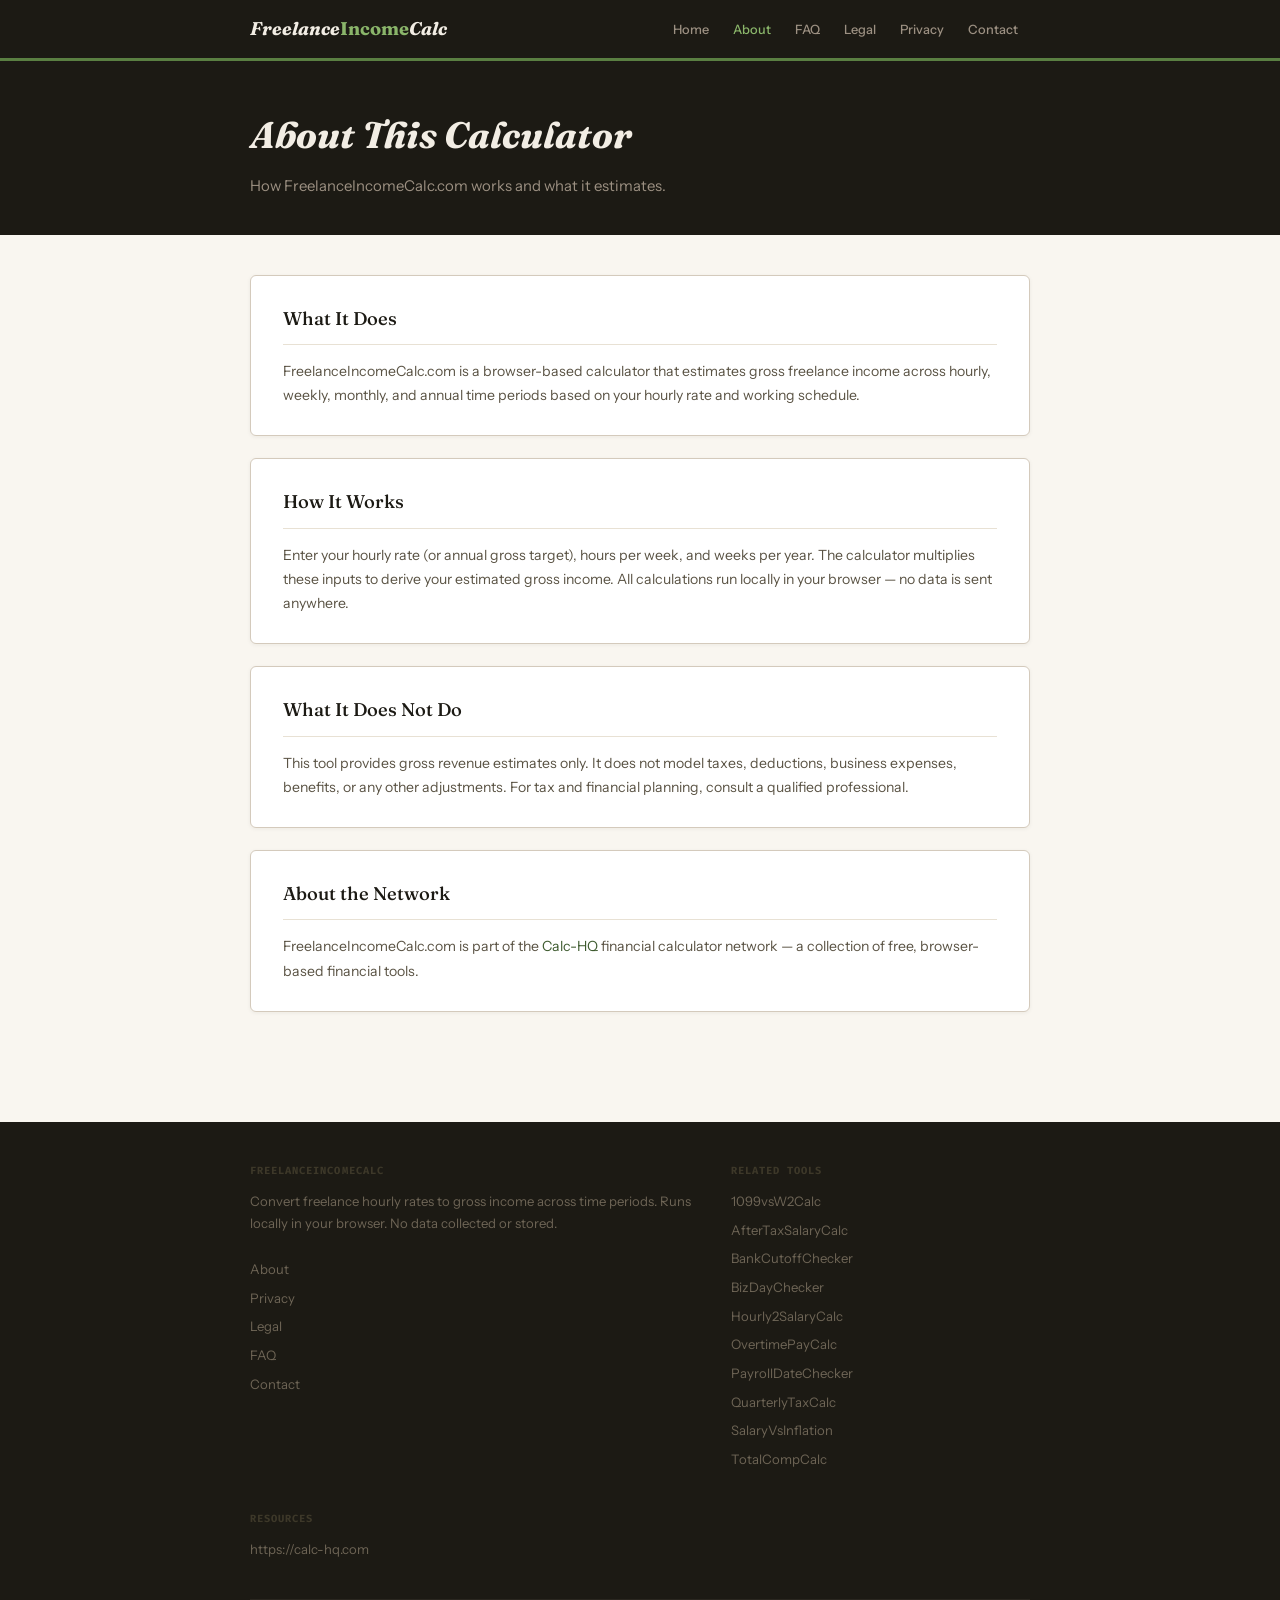
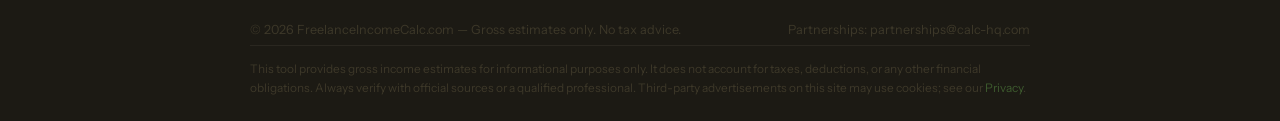
==== about.html @ 6c129b72 "updated" ====
<!DOCTYPE html>

<html lang="en">
<head>
<meta charset="utf-8"/>
<meta content="width=device-width, initial-scale=1.0" name="viewport"/>
<title>About | FreelanceIncomeCalc.com</title>
<meta content="About FreelanceIncomeCalc.com — a browser-based freelance income calculator that estimates gross earnings from hourly rates and working hours." name="description"/>
<link href="https://freelanceincomecalc.com/about" rel="canonical"/>
<meta name="robots" content="index, follow"/>
<meta name="google-adsense-account" content="ca-pub-7744853829365165"/>
<meta property="og:type" content="article"/>
<meta property="og:title" content="About | FreelanceIncomeCalc.com"/>
<meta property="og:description" content="About FreelanceIncomeCalc.com — a browser-based freelance income calculator that estimates gross earnings from hourly rates and working hours."/>
<meta property="og:url" content="https://freelanceincomecalc.com/about"/>
<meta property="og:site_name" content="FreelanceIncomeCalc.com"/>
<meta name="twitter:card" content="summary"/>
<meta name="twitter:title" content="About | FreelanceIncomeCalc.com"/>
<meta name="twitter:description" content="About FreelanceIncomeCalc.com — a browser-based freelance income calculator that estimates gross earnings from hourly rates and working hours."/>
<link href="styles.css" rel="stylesheet"/>
<script async="" crossorigin="anonymous" src="https://pagead2.googlesyndication.com/pagead/js/adsbygoogle.js?client=ca-pub-7744853829365165"></script>
<script type="application/ld+json">
{
 "@context": "https://schema.org",
 "@type": "AboutPage",
 "name": "About",
 "url": "https://freelanceincomecalc.com/about",
 "description": "About FreelanceIncomeCalc.com — a browser-based freelance income calculator that estimates gross earnings from hourly rates and working hours."
}
</script>
<link rel="icon" href="favicon.svg">
</head>
<body class="page-wrap">
<header class="site-header">
<div class="container">
<a class="site-logo" href="/">Freelance<span>Income</span>Calc</a>
<nav aria-label="Main navigation" class="site-nav">
<a href="/">Home</a>
<a class="active" href="/about">About</a>
<a href="/faq">FAQ</a>
<a href="/legal">Legal</a>
<a href="/privacy">Privacy</a>
<a href="/contact">Contact</a>
</nav>
</div>
</header>
<div class="container">
<div aria-hidden="true" class="ad-slot ad-slot-top"></div>
</div>
<main>
<section class="info-hero">
<div class="container">
<h1>About This Calculator</h1>
<p>How FreelanceIncomeCalc.com works and what it estimates.</p>
</div>
</section>
<div class="info-body">
<div class="container">
<div class="info-card">
<h2>What It Does</h2>
<p>FreelanceIncomeCalc.com is a browser-based calculator that estimates gross freelance income across hourly, weekly, monthly, and annual time periods based on your hourly rate and working schedule.</p>
</div>
<div class="info-card">
<h2>How It Works</h2>
<p>Enter your hourly rate (or annual gross target), hours per week, and weeks per year. The calculator multiplies these inputs to derive your estimated gross income. All calculations run locally in your browser — no data is sent anywhere.</p>
</div>
<div class="info-card">
<h2>What It Does Not Do</h2>
<p>This tool provides gross revenue estimates only. It does not model taxes, deductions, business expenses, benefits, or any other adjustments. For tax and financial planning, consult a qualified professional.</p>
</div>
<div class="info-card">
<h2>About the Network</h2>
<p>FreelanceIncomeCalc.com is part of the <a href="https://calc-hq.com" target="_blank" rel="noopener">Calc-HQ</a> financial calculator network — a collection of free, browser-based financial tools.</p>
</div>
<div aria-hidden="true" class="ad-slot ad-slot-bottom"></div>
</div>
</div>
</main>
<div id="site-footer"></div>
<script src="config.js"></script>
<script src="network.js"></script>
<script src="footer.js"></script>
<script src="ads.js"></script>
</body>
</html>
---- styles.css ----
@import url('https://fonts.googleapis.com/css2?family=Fraunces:ital,wght@0,500;0,700;1,700&family=Instrument+Sans:wght@400;500;600&family=Fira+Code:wght@400;500&display=swap');

:root {
  --soil:      #1c1a14;
  --moss:      #3d5a2e;
  --fern:      #5a7f42;
  --leaf:      #8ab56a;
  --mist:      #f2ede4;
  --parchment: #e8e1d4;
  --linen:     #f9f6f0;
  --ink:       #1c1a14;
  --ink-mid:   #5a5344;
  --ink-muted: #9c9082;
  --border:    #d4cabc;
  --white:     #ffffff;
  --red:       #a33020;
  --red-bg:    #fdf2ef;
  --shadow:    0 2px 12px rgba(28,26,20,0.1);
  --radius:    6px;
  --font-head: 'Fraunces', Georgia, serif;
  --font-body: 'Instrument Sans', system-ui, sans-serif;
  --font-mono: 'Fira Code', 'Courier New', monospace;
}

*, *::before, *::after { box-sizing: border-box; margin: 0; padding: 0; }
html { scroll-behavior: smooth; }
body { font-family: var(--font-body); font-size: 15px; line-height: 1.65; color: var(--ink); background: var(--linen); -webkit-font-smoothing: antialiased; }
a { color: var(--moss); text-decoration: none; }
a:hover { text-decoration: underline; }

/* ── AD SLOTS: collapse when empty ── */
.ad-slot { width: 100%; text-align: center; background: transparent; min-height: 0; }
.ad-slot:empty { display: none; }
.ad-slot ins.adsbygoogle:not([data-ad-status]) { display: none !important; }

/* ── SPONSOR SLOT ── */
.sponsor-slot { display: none; background: var(--parchment); border: 1px solid var(--border); border-radius: var(--radius); padding: 8px 14px; font-size: 0.8rem; text-align: center; margin: 12px 0; }
.sponsor-label { font-family: var(--font-mono); font-size: 0.62rem; letter-spacing: 0.1em; text-transform: uppercase; color: var(--ink-muted); margin-right: 8px; }

/* ── LAYOUT ── */
.page-wrap { min-height: 100vh; display: flex; flex-direction: column; }
main { flex: 1; }
.container { width: 100%; max-width: 820px; margin: 0 auto; padding: 0 20px; }

/* ── HEADER ── */
.site-header { background: var(--soil); padding: 0; border-bottom: 3px solid var(--fern); }
.site-header .container { display: flex; align-items: center; justify-content: space-between; flex-wrap: wrap; gap: 0; }
.site-logo { font-family: var(--font-head); font-size: 1.15rem; font-weight: 700; font-style: italic; color: var(--mist); padding: 14px 0; }
.site-logo span { color: var(--leaf); font-style: normal; }
.site-nav { display: flex; gap: 0; }
.site-nav a { font-size: 0.8rem; font-weight: 500; color: #9c9082; padding: 14px 12px; transition: color 0.15s; }
.site-nav a:hover { color: var(--leaf); text-decoration: none; }
.site-nav a.active { color: var(--leaf); }
@media (max-width: 560px) {
  .site-header .container { flex-direction: column; align-items: flex-start; }
  .site-nav { flex-wrap: wrap; }
  .site-nav a { padding: 8px 10px 10px; }
}

/* ── HERO ── */
.tool-hero { background: var(--soil); padding: 50px 0 42px; }
.tool-hero h1 { font-family: var(--font-head); font-size: clamp(1.9rem, 4vw, 2.9rem); font-weight: 700; font-style: italic; color: var(--mist); line-height: 1.1; margin-bottom: 12px; }
.tool-hero h1 em { font-style: normal; color: var(--leaf); }
.tool-hero p { color: #9c9082; font-size: 0.96rem; max-width: 500px; }
.badge-row { display: flex; flex-wrap: wrap; gap: 8px; margin-top: 16px; }
.badge { font-family: var(--font-mono); font-size: 0.67rem; letter-spacing: 0.06em; padding: 3px 10px; border-radius: 20px; background: rgba(138,181,106,0.1); border: 1px solid rgba(138,181,106,0.25); color: var(--leaf); }

/* ── CARD ── */
.calc-card { background: var(--white); border: 1px solid var(--border); border-radius: var(--radius); box-shadow: var(--shadow); padding: 32px; margin: 32px 0; }
.calc-card-title { font-family: var(--font-head); font-size: 1.25rem; font-weight: 500; color: var(--ink); margin-bottom: 24px; padding-bottom: 14px; border-bottom: 1px solid var(--parchment); }
@media (max-width: 560px) { .calc-card { padding: 20px; } }

/* ── FORM ── */
.form-grid { display: grid; grid-template-columns: 1fr 1fr; gap: 18px; }
@media (max-width: 560px) { .form-grid { grid-template-columns: 1fr; } }
.field { display: flex; flex-direction: column; gap: 5px; }
.field.full { grid-column: 1 / -1; }
.section-sep { font-family: var(--font-mono); font-size: 0.65rem; letter-spacing: 0.1em; text-transform: uppercase; color: var(--ink-muted); padding-bottom: 6px; border-bottom: 1px solid var(--parchment); margin: 20px 0 12px; grid-column: 1 / -1; }
label { font-size: 0.82rem; font-weight: 600; color: var(--ink-mid); }
label .req { color: var(--fern); margin-left: 2px; }
.input-wrap { position: relative; }
.input-wrap .pfx { position: absolute; left: 11px; top: 50%; transform: translateY(-50%); color: var(--ink-muted); font-family: var(--font-mono); font-size: 0.88rem; pointer-events: none; }
.input-wrap input { padding-left: 26px; }
input[type="text"], input[type="number"], select { width: 100%; padding: 10px 12px; font-family: var(--font-mono); font-size: 0.9rem; color: var(--ink); background: var(--mist); border: 1px solid var(--border); border-radius: var(--radius); outline: none; -webkit-appearance: none; appearance: none; transition: border-color 0.15s, box-shadow 0.15s, background 0.15s; }
select { font-family: var(--font-body); background-image: url("data:image/svg+xml,%3Csvg xmlns='http://www.w3.org/2000/svg' width='12' height='8'%3E%3Cpath d='M1 1l5 5 5-5' stroke='%239c9082' stroke-width='1.5' fill='none' stroke-linecap='round' stroke-linejoin='round'/%3E%3C/svg%3E"); background-repeat: no-repeat; background-position: right 12px center; padding-right: 34px; }
input:focus, select:focus { border-color: var(--fern); box-shadow: 0 0 0 3px rgba(61,90,46,0.1); background: var(--white); }
input.err { border-color: var(--red) !important; box-shadow: 0 0 0 3px rgba(163,48,32,0.08) !important; }
.field-hint { font-size: 0.73rem; color: var(--ink-muted); line-height: 1.4; }
.field-error { font-size: 0.73rem; color: var(--red); min-height: 1rem; }
.error-banner { background: var(--red-bg); border: 1px solid #f0c0b0; border-radius: var(--radius); padding: 14px 18px; color: var(--red); font-size: 0.88rem; margin-bottom: 16px; }

/* ── MODE TOGGLE ── */
.mode-toggle { display: flex; gap: 0; border: 1px solid var(--border); border-radius: var(--radius); overflow: hidden; margin-bottom: 20px; }
.mode-toggle label { flex: 1; text-align: center; padding: 9px 14px; font-size: 0.82rem; font-weight: 600; cursor: pointer; color: var(--ink-muted); background: var(--mist); transition: background 0.15s, color 0.15s; }
.mode-toggle input[type="radio"] { display: none; }
.mode-toggle input[type="radio"]:checked + label { background: var(--moss); color: var(--white); }

/* ── BUTTONS ── */
.btn-row { display: flex; gap: 12px; margin-top: 26px; flex-wrap: wrap; }
.btn-primary { flex: 1; min-width: 160px; background: var(--moss); color: var(--white); border: none; border-radius: var(--radius); padding: 13px 24px; font-family: var(--font-body); font-size: 0.95rem; font-weight: 600; cursor: pointer; transition: background 0.15s, transform 0.1s; }
.btn-primary:hover { background: var(--fern); }
.btn-primary:active { transform: scale(0.98); }
.btn-secondary { background: transparent; color: var(--ink-mid); border: 1px solid var(--border); border-radius: var(--radius); padding: 13px 20px; font-family: var(--font-body); font-size: 0.88rem; cursor: pointer; transition: border-color 0.15s; }
.btn-secondary:hover { border-color: var(--ink-mid); color: var(--ink); }
.btn-copy { background: transparent; color: var(--moss); border: 1px solid var(--moss); border-radius: var(--radius); padding: 10px 18px; font-family: var(--font-body); font-size: 0.85rem; font-weight: 600; cursor: pointer; transition: background 0.15s, color 0.15s; }
.btn-copy:hover { background: var(--moss); color: var(--white); }

/* ── RESULTS ── */
#results { margin: 0 0 40px; }
.results-heading { font-family: var(--font-head); font-size: 1.3rem; font-weight: 500; margin-bottom: 18px; color: var(--ink); }
.rate-banner { background: var(--soil); border-radius: var(--radius); padding: 26px 28px 22px; margin-bottom: 20px; display: flex; align-items: center; justify-content: space-between; gap: 20px; flex-wrap: wrap; }
.rbl { font-family: var(--font-mono); font-size: 0.67rem; letter-spacing: 0.1em; text-transform: uppercase; color: #6e6556; margin-bottom: 5px; }
.rate-big { font-family: var(--font-head); font-size: clamp(2.4rem, 5vw, 3.2rem); font-weight: 700; color: var(--leaf); line-height: 1; }
.rate-sub { font-size: 0.79rem; color: #9c9082; margin-top: 4px; }
.banner-cols { display: flex; gap: 32px; flex-wrap: wrap; }
.banner-col { }
.monthly-val { font-family: var(--font-mono); font-size: 1.45rem; font-weight: 500; color: var(--mist); }
.summary-grid { display: grid; grid-template-columns: repeat(auto-fill, minmax(160px, 1fr)); gap: 12px; margin-bottom: 20px; }
.s-card { background: var(--white); border: 1px solid var(--border); border-radius: var(--radius); padding: 15px; box-shadow: 0 1px 3px rgba(28,26,20,0.06); }
.s-card .sl { font-family: var(--font-mono); font-size: 0.66rem; letter-spacing: 0.08em; text-transform: uppercase; color: var(--ink-muted); margin-bottom: 5px; }
.s-card .sv { font-family: var(--font-mono); font-size: 1.12rem; font-weight: 500; color: var(--ink); }
.s-card.accent .sv { color: var(--moss); }
.results-meta { font-family: var(--font-mono); font-size: 0.78rem; color: var(--ink-muted); margin-bottom: 14px; }
.disclaimer { font-size: 0.78rem; color: var(--ink-muted); background: var(--parchment); border-left: 3px solid var(--border); padding: 10px 14px; border-radius: 0 var(--radius) var(--radius) 0; font-style: italic; margin-bottom: 16px; }

/* ── INFO PAGES ── */
.info-hero { background: var(--soil); padding: 44px 0 36px; }
.info-hero h1 { font-family: var(--font-head); font-size: clamp(1.6rem, 3vw, 2.3rem); font-style: italic; font-weight: 700; color: var(--mist); margin-bottom: 8px; }
.info-hero p { color: #9c9082; font-size: 0.93rem; }
.info-body { padding: 40px 0; }
.info-card { background: var(--white); border: 1px solid var(--border); border-radius: var(--radius); padding: 28px 32px; margin-bottom: 22px; box-shadow: 0 1px 4px rgba(28,26,20,0.06); }
.info-card h2 { font-family: var(--font-head); font-size: 1.15rem; font-weight: 500; margin-bottom: 14px; padding-bottom: 10px; border-bottom: 1px solid var(--parchment); color: var(--ink); }
.info-card h3 { font-size: 0.9rem; font-weight: 600; margin: 16px 0 6px; color: var(--ink); }
.info-card p { font-size: 0.88rem; color: var(--ink-mid); margin-bottom: 10px; line-height: 1.72; }
.info-card p:last-child { margin-bottom: 0; }
.info-card ul { list-style: disc; padding-left: 20px; margin-bottom: 10px; }
.info-card ul li { font-size: 0.88rem; color: var(--ink-mid); margin-bottom: 5px; line-height: 1.6; }
.info-card a { color: var(--moss); }
.faq-q { border-bottom: 1px solid var(--parchment); padding: 14px 0; }
.faq-q:last-child { border-bottom: none; padding-bottom: 0; }
.faq-q h3 { margin: 0 0 7px; font-size: 0.91rem; }
.faq-q p { margin: 0; }
@media (max-width: 560px) { .info-card { padding: 18px 16px; } }

/* ── CONTACT ── */
.contact-block { background: var(--parchment); border: 1px solid var(--border); border-radius: var(--radius); padding: 20px 24px; margin-bottom: 18px; }
.contact-block .cl { font-family: var(--font-mono); font-size: 0.65rem; letter-spacing: 0.1em; text-transform: uppercase; color: var(--fern); margin-bottom: 6px; }
.contact-block a { font-family: var(--font-mono); font-size: 0.95rem; color: var(--moss); font-weight: 500; }

/* ── FOOTER ── */
.site-footer { background: var(--soil); color: #6e6556; padding: 40px 0 24px; margin-top: 48px; }
.footer-grid { display: grid; grid-template-columns: 1.2fr 0.8fr; gap: 32px; margin-bottom: 32px; }
@media (max-width: 600px) { .footer-grid { grid-template-columns: 1fr; gap: 20px; } }
.footer-col h4 { font-family: var(--font-mono); font-size: 0.65rem; letter-spacing: 0.1em; text-transform: uppercase; color: #3d3829; margin-bottom: 12px; }
.footer-col a { display: block; color: #6e6556; font-size: 0.82rem; margin-bottom: 7px; transition: color 0.15s; }
.footer-col a:hover { color: var(--leaf); text-decoration: none; }
.footer-col p { font-size: 0.82rem; line-height: 1.65; }
#footer-network-links a { display: block; color: #6e6556; font-size: 0.82rem; margin-bottom: 7px; transition: color 0.15s; }
#footer-network-links a:hover { color: var(--leaf); text-decoration: none; }
.footer-bottom { border-top: 1px solid #2a2720; padding-top: 20px; display: flex; flex-wrap: wrap; justify-content: space-between; align-items: center; gap: 10px; font-size: 0.79rem; color: #3d3829; }
.footer-bottom a { color: #3d3829; }
.footer-bottom a:hover { color: #6e6556; text-decoration: none; }
.footer-disclaimer { font-size: 0.74rem; color: #3d3829; border-top: 1px solid #2a2720; padding-top: 14px; margin-top: 4px; line-height: 1.55; }


/* Related tools footer list */
.related-tools{list-style:none;padding-left:0;margin:0;}
.related-tools li{margin:6px 0;}
.related-tools a{text-decoration:none;}
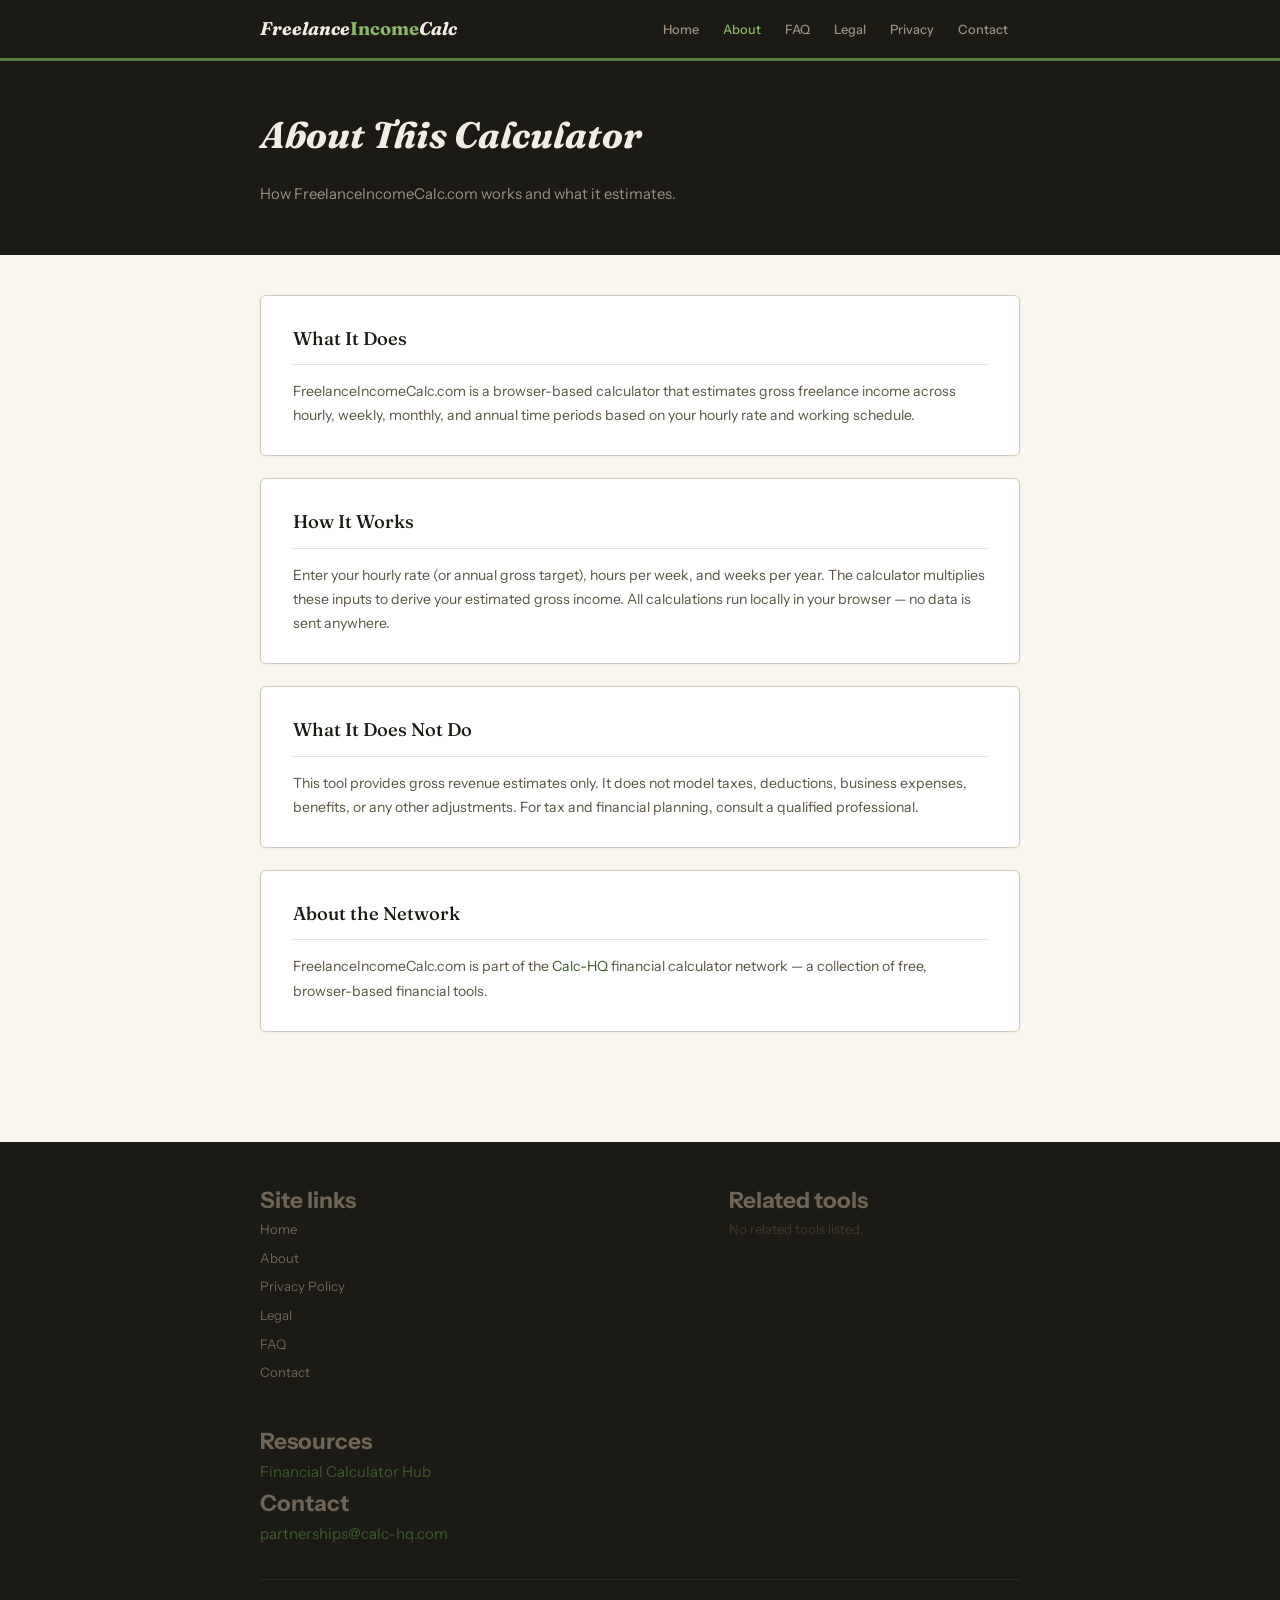
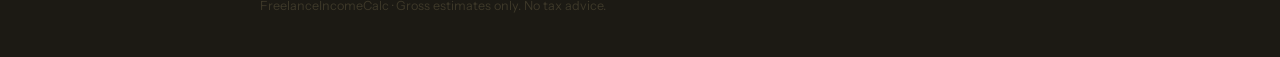
==== commit 2924fdfc: "Full repair: authority content, cluster-aware network.js, layout fixes, ad collapse, 800px max-width" ====
--- a/about.html
+++ b/about.html
@@ -17,7 +17,7 @@
 <meta name="twitter:card" content="summary"/>
 <meta name="twitter:title" content="About | FreelanceIncomeCalc.com"/>
 <meta name="twitter:description" content="About FreelanceIncomeCalc.com — a browser-based freelance income calculator that estimates gross earnings from hourly rates and working hours."/>
-<link href="styles.css" rel="stylesheet"/>
+<link href="styles.css?v=layout-repair-0501" rel="stylesheet"/>
 <script async="" crossorigin="anonymous" src="https://pagead2.googlesyndication.com/pagead/js/adsbygoogle.js?client=ca-pub-7744853829365165"></script>
 <script type="application/ld+json">
 {
@@ -36,11 +36,11 @@
 <a class="site-logo" href="/">Freelance<span>Income</span>Calc</a>
 <nav aria-label="Main navigation" class="site-nav">
 <a href="/">Home</a>
-<a class="active" href="/about">About</a>
-<a href="/faq">FAQ</a>
-<a href="/legal">Legal</a>
-<a href="/privacy">Privacy</a>
-<a href="/contact">Contact</a>
+<a class="active" href="/about.html">About</a>
+<a href="/faq.html">FAQ</a>
+<a href="/legal.html">Legal</a>
+<a href="/privacy.html">Privacy</a>
+<a href="/contact.html">Contact</a>
 </nav>
 </div>
 </header>
@@ -48,7 +48,7 @@
 <div aria-hidden="true" class="ad-slot ad-slot-top"></div>
 </div>
 <main>
-<section class="info-hero">
+<section class="info-hero"><div class="page-copy">
 <div class="container">
 <h1>About This Calculator</h1>
 <p>How FreelanceIncomeCalc.com works and what it estimates.</p>
@@ -79,7 +79,6 @@
 <div id="site-footer"></div>
 <script src="config.js"></script>
 <script src="network.js"></script>
-<script src="footer.js"></script>
 <script src="ads.js"></script>
 </body>
 </html>
--- a/styles.css
+++ b/styles.css
@@ -40,7 +40,7 @@
 /* ── LAYOUT ── */
 .page-wrap { min-height: 100vh; display: flex; flex-direction: column; }
 main { flex: 1; }
-.container { width: 100%; max-width: 820px; margin: 0 auto; padding: 0 20px; }
+.container { width: 100%; max-width: 800px; margin: 0 auto; padding: 0 20px; }
 
 /* ── HEADER ── */
 .site-header { background: var(--soil); padding: 0; border-bottom: 3px solid var(--fern); }
@@ -167,3 +167,58 @@
 .related-tools{list-style:none;padding-left:0;margin:0;}
 .related-tools li{margin:6px 0;}
 .related-tools a{text-decoration:none;}
+
+/* ── AD COLLAPSE ── */
+.adsense-unit { min-height: 0; height: 0; overflow: hidden; }
+.adsense-unit ins, .adsense-unit iframe { height: 0 !important; max-height: 0 !important; }
+.adsense-unit.active { min-height: 250px; height: auto; overflow: visible; }
+.adsense-unit.active ins, .adsense-unit.active iframe { height: auto !important; max-height: none !important; }
+.ad-slot { min-height: 0; }
+
+/* ── PAGE COPY (support pages) ── */
+.page-copy { max-width: 800px; margin: 0 auto; }
+.page-copy h1 { margin-bottom: 16px; }
+.page-copy h2 { margin-top: 24px; margin-bottom: 8px; }
+.page-copy p { margin-bottom: 12px; }
+
+/* ── NETWORK FOOTER OVERRIDES ── */
+.footer-nav-links { list-style: none; padding: 0; margin: 0; }
+.footer-nav-links li { margin-bottom: 6px; }
+.footer-nav-links a { display: block; color: #6e6556; font-size: 0.82rem; margin-bottom: 7px; transition: color 0.15s; }
+.footer-nav-links a:hover { color: var(--leaf); text-decoration: none; }
+.footer-links { display: flex; flex-wrap: wrap; gap: 16px; padding: 20px 0; }
+.footer-links a { color: #6e6556; text-decoration: none; font-size: 0.82rem; }
+.footer-links a:hover { color: var(--leaf); }
+.footer-meta { color: #3d3829; font-size: 0.79rem; padding: 16px 0; border-top: 1px solid #2a2720; margin-top: 8px; }
+.footer-empty { color: #3d3829; font-size: 0.82rem; }
+.header-nav { display: flex; gap: 16px; flex-wrap: wrap; }
+.header-nav a { color: var(--mist); text-decoration: none; font-size: 0.95rem; }
+.header-nav a:hover { color: var(--leaf); }
+.header-nav a.active { font-weight: 700; color: var(--leaf); }
+.example-table { width: 100%; border-collapse: collapse; }
+.example-table th, .example-table td { border: 1px solid var(--border); padding: 10px; text-align: left; }
+
+/* ── MOBILE FIXES ── */
+@media (max-width: 600px) {
+  .site-header .container {
+    flex-direction: column;
+    align-items: flex-start;
+    gap: 12px;
+  }
+  .site-logo {
+    display: block;
+    width: 100%;
+    font-size: 18px;
+    margin: 0 0 8px 0;
+    line-height: 1.2;
+  }
+  .header-nav {
+    display: flex;
+    flex-wrap: wrap;
+    width: 100%;
+    gap: 10px 14px;
+    font-size: 14px;
+  }
+  .page-copy { padding: 0 8px; }
+  body { padding-bottom: env(safe-area-inset-bottom, 0); overflow-x: hidden; }
+}
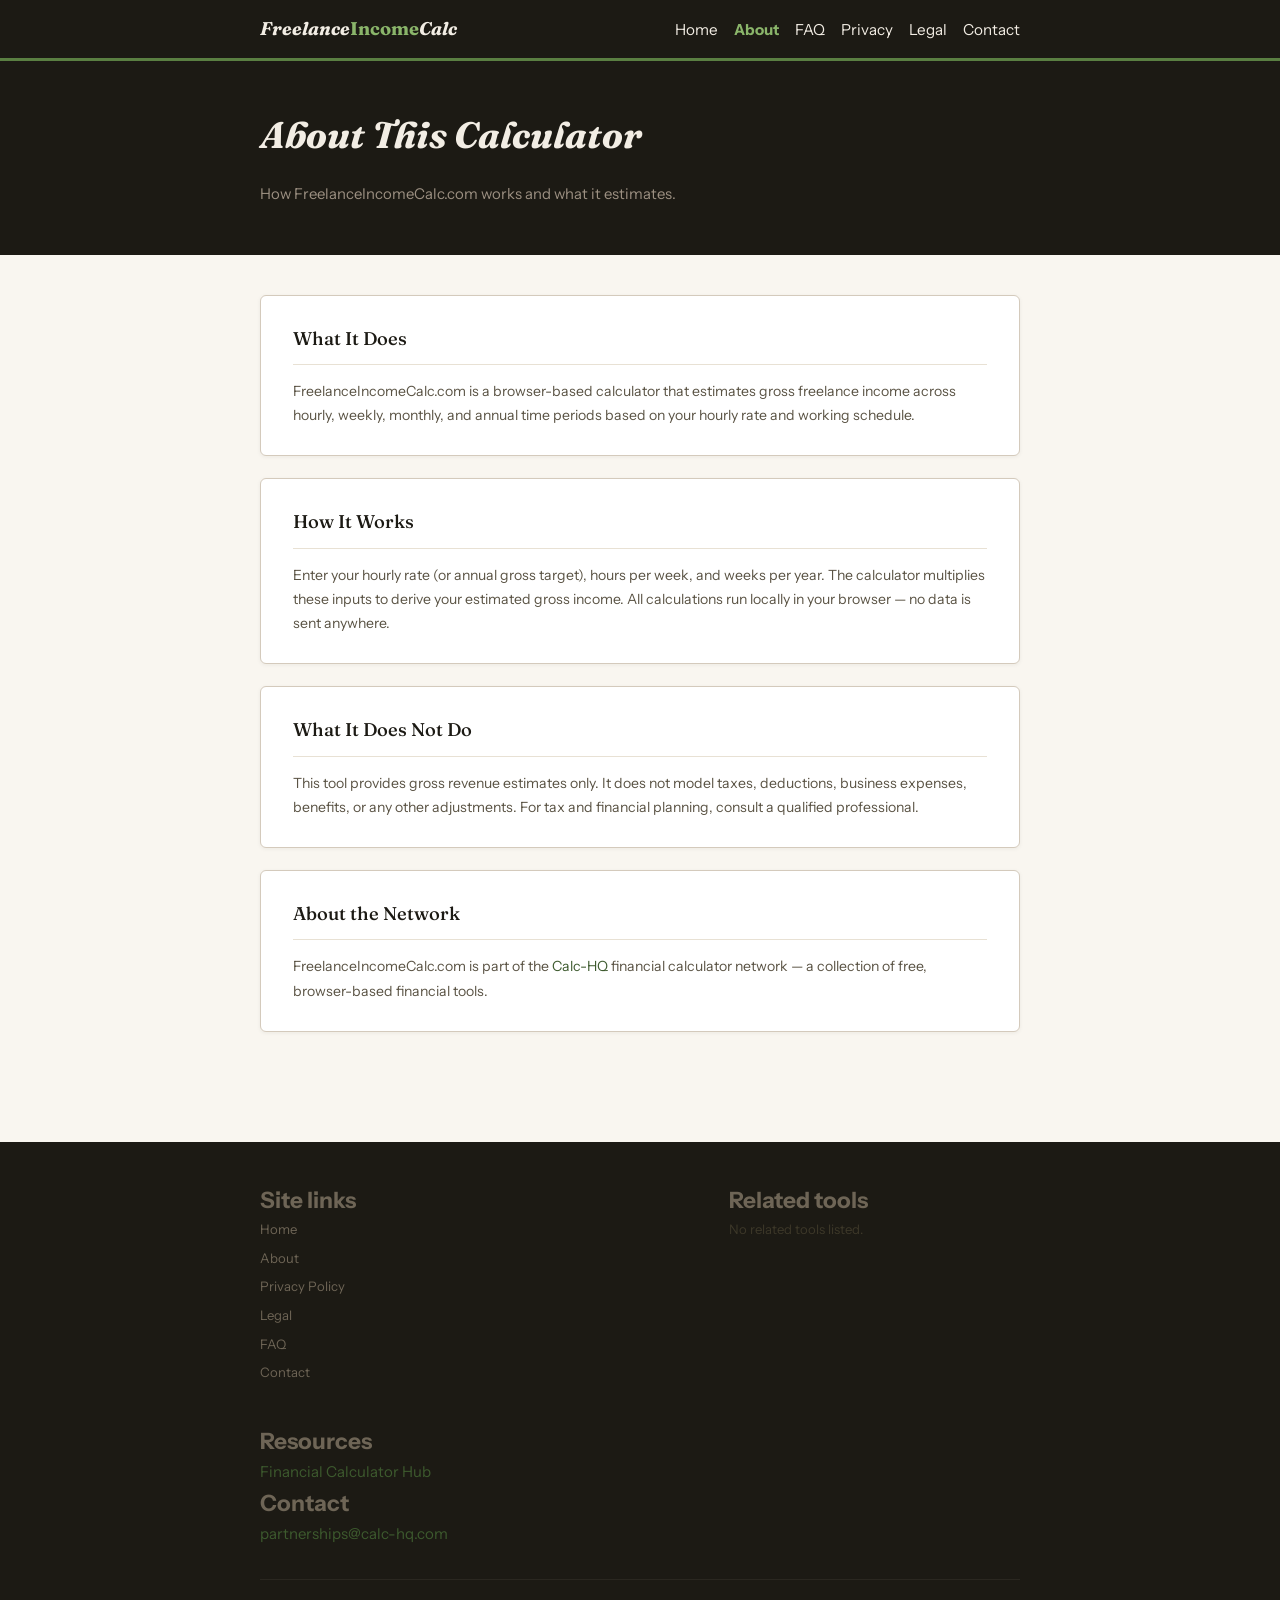
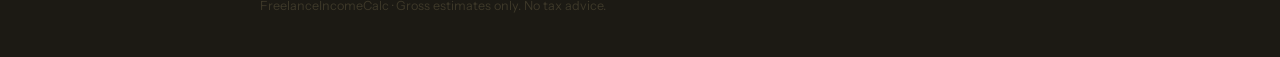
==== commit 46d57055: "Normalize framework: cluster-aware network.js, data-site-header-nav, remove hardcoded nav/footer, un" ====
--- a/about.html
+++ b/about.html
@@ -34,14 +34,7 @@
 <header class="site-header">
 <div class="container">
 <a class="site-logo" href="/">Freelance<span>Income</span>Calc</a>
-<nav aria-label="Main navigation" class="site-nav">
-<a href="/">Home</a>
-<a class="active" href="/about.html">About</a>
-<a href="/faq.html">FAQ</a>
-<a href="/legal.html">Legal</a>
-<a href="/privacy.html">Privacy</a>
-<a href="/contact.html">Contact</a>
-</nav>
+<div data-site-header-nav></div>
 </div>
 </header>
 <div class="container">
@@ -76,6 +69,7 @@
 </div>
 </div>
 </main>
+<div id="related-calculators"></div>
 <div id="site-footer"></div>
 <script src="config.js"></script>
 <script src="network.js"></script>
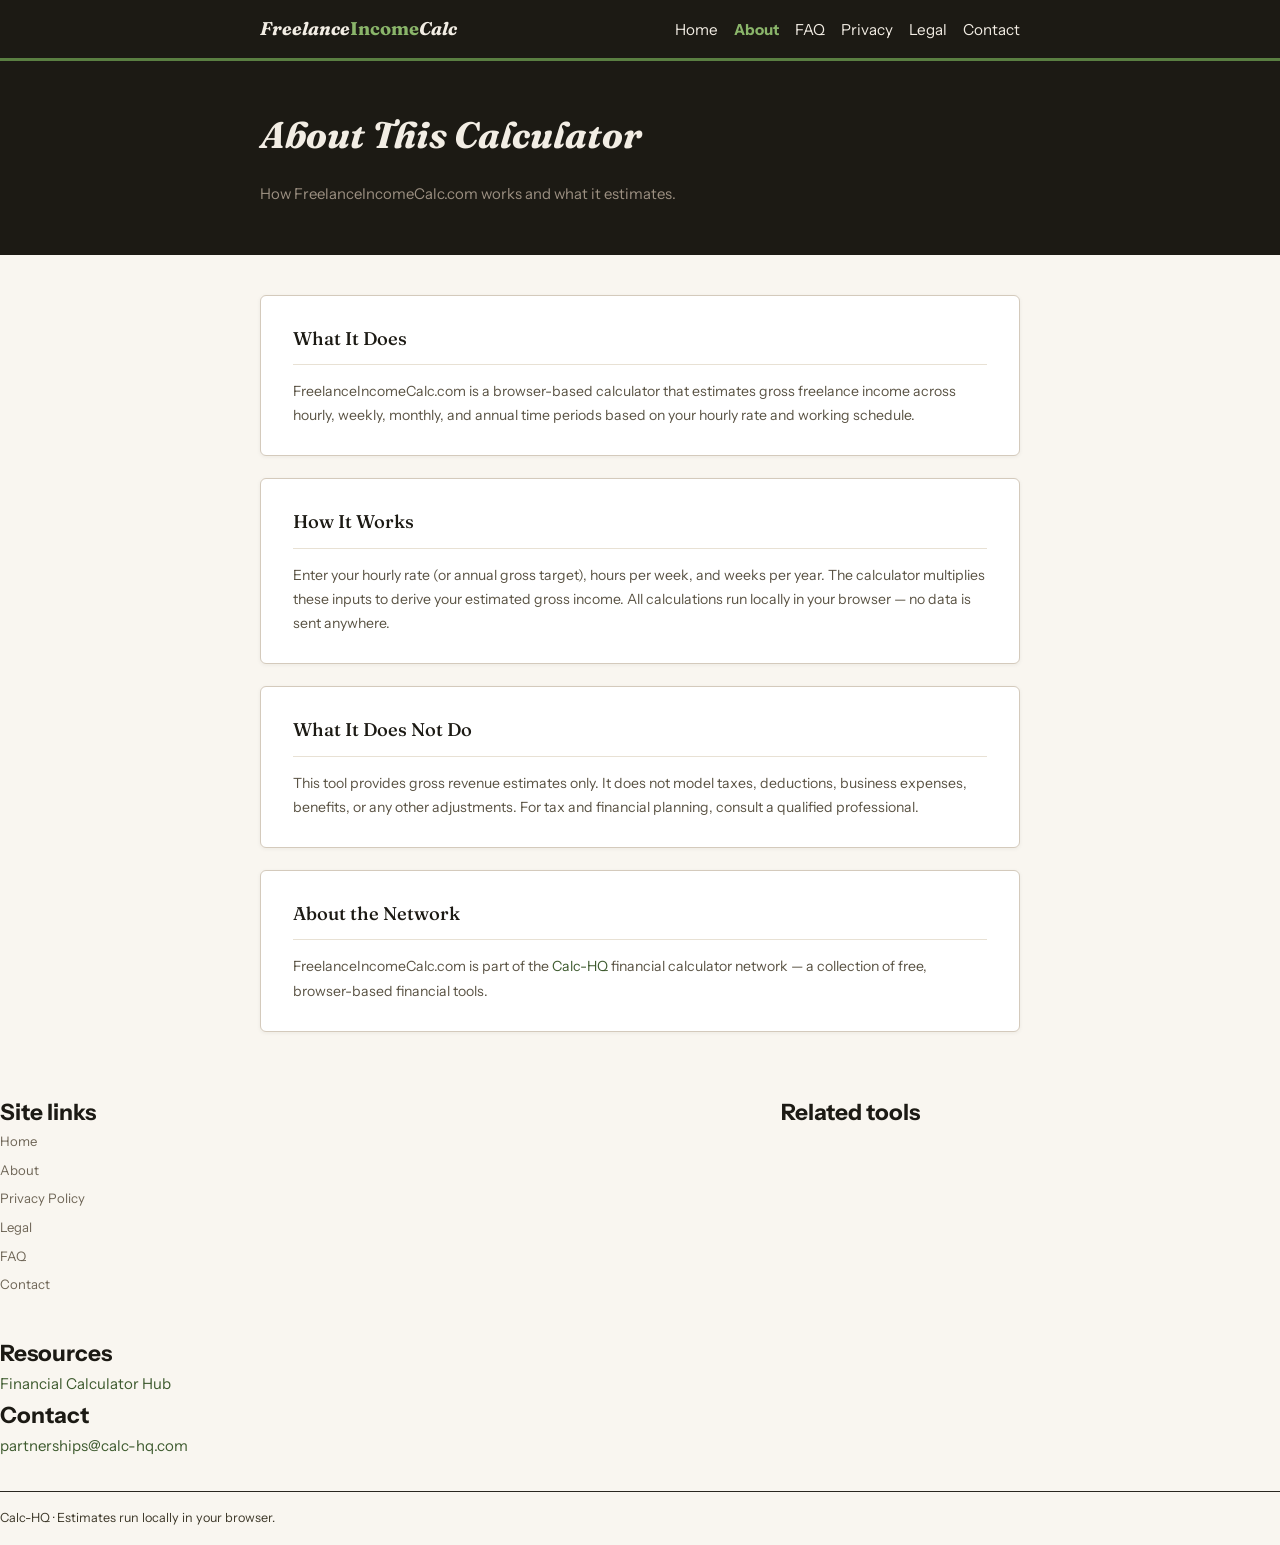
==== commit a146163e: "Fix: remove duplicate #related-calculators inline div Related tools rendered twice: once via #relate" ====
--- a/about.html
+++ b/about.html
@@ -69,7 +69,6 @@
 </div>
 </div>
 </main>
-<div id="related-calculators"></div>
 <div id="site-footer"></div>
 <script src="config.js"></script>
 <script src="network.js"></script>
